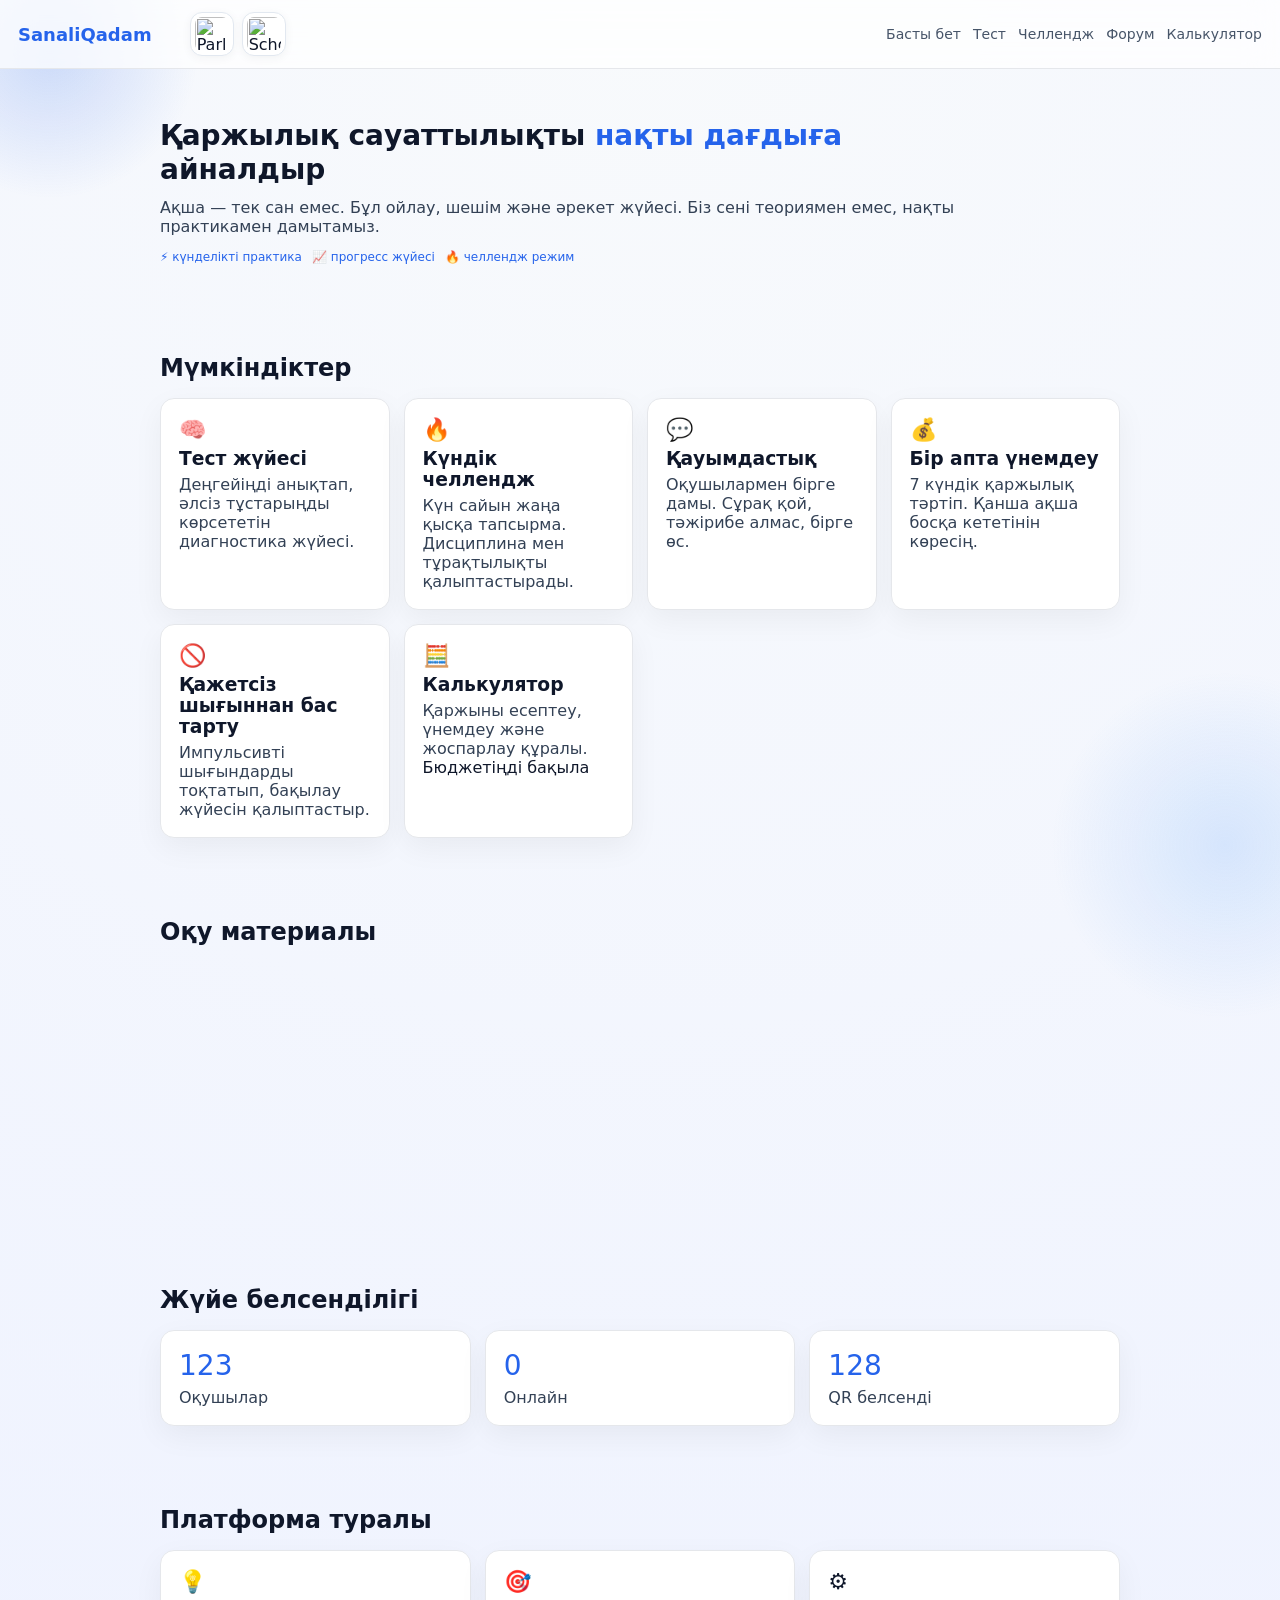
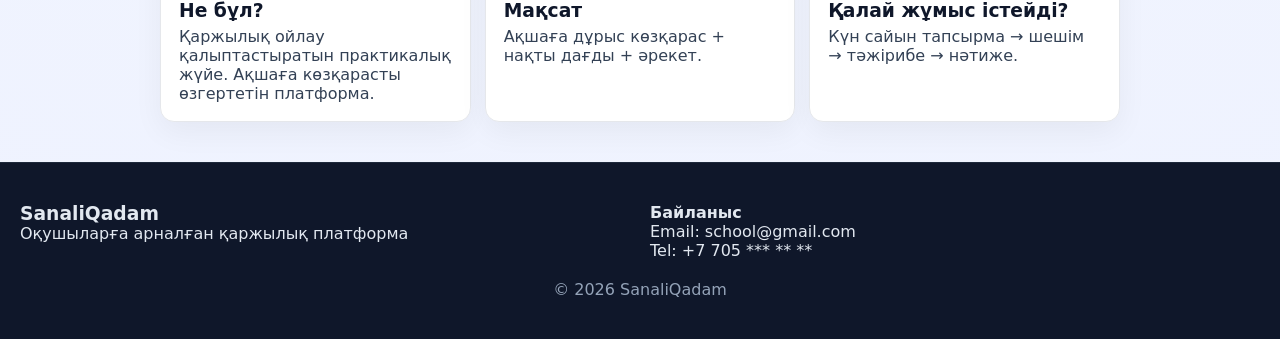
==== index.html @ d39e9948 "Add files via upload" ====
<!DOCTYPE html>
<html lang="kk">
<head>
<meta charset="utf-8">
<meta name="viewport" content="width=device-width, initial-scale=1">
<title>SanaliQadam</title>
<link rel="stylesheet" href="style.css">
</head>

<body>

<header class="main-header">

    <div class="header-left">
        <div class="logo">SanaliQadam</div>
    </div>

    <div class="header-center">
        <img src="img/logo1.jpg" class="logo-icon" title="Parl">
        <img src="img/logo2.jpeg" class="logo-icon" title="School">
    </div>

    <nav class="header-nav">
        <a href="index.html">Басты бет</a>
        <a href="test.html">Тест</a>
        <a href="challenge.html">Челлендж</a>
        <a href="forum.html">Форум</a>
        <a href="calc.html">Калькулятор</a>
    </nav>

</header>

<!-- HERO -->
<section class="hero fade">
    <div class="hero-box">
        <h1>Қаржылық сауаттылықты <span>нақты дағдыға</span> айналдыр</h1>

        <p>
            Ақша — тек сан емес. Бұл ойлау, шешім және әрекет жүйесі.
            Біз сені теориямен емес, нақты практикамен дамытамыз.
        </p>

        <div class="hero-badges">
            <span>⚡ күнделікті практика</span>
            <span>📈 прогресс жүйесі</span>
            <span>🔥 челлендж режим</span>
        </div>
    </div>
</section>

<!-- FEATURES -->
<section class="fade">
    <h2>Мүмкіндіктер</h2>

    <div class="grid">

        <a class="card" href="test.html">
            <div class="icon">🧠</div>
            <h3>Тест жүйесі</h3>
            <p>Деңгейіңді анықтап, әлсіз тұстарыңды көрсететін диагностика жүйесі.</p>
        </a>

        <a class="card" href="challenge.html">
            <div class="icon">🔥</div>
            <h3>Күндік челлендж</h3>
            <p>Күн сайын жаңа қысқа тапсырма. Дисциплина мен тұрақтылықты қалыптастырады.</p>    
        </a>

        <a class="card" href="forum.html">
            <div class="icon">💬</div>
            <h3>Қауымдастық</h3>
            <p>Оқушылармен бірге дамы. Сұрақ қой, тәжірибе алмас, бірге өс.</p> 
        </a>

        <a class="card" href="save.html">
            <div class="icon">💰</div>
            <h3>Бір апта үнемдеу</h3>
            <p>7 күндік қаржылық тәртіп. Қанша ақша босқа кететінін көресің.</p> 
        </a>

        <a class="card" href="impulse.html">
            <div class="icon">🚫</div>
            <h3>Қажетсіз шығыннан бас тарту</h3>
            <p>Импульсивті шығындарды тоқтатып, бақылау жүйесін қалыптастыр.</p> 
        </a>

        <!-- CALCULATOR -->
        <a class="card" href="calc.html">
            <div class="icon">🧮</div>
            <h3>Калькулятор</h3>
            <p>Қаржыны есептеу, үнемдеу және жоспарлау құралы.</p>
            <span class="hint">Бюджетіңді бақыла</span>
        </a>

    </div>
</section>

<!-- VIDEO -->
<section class="fade">
    <h2>Оқу материалы</h2>

	<div class="video">
	    <iframe 
	        src="https://www.youtube-nocookie.com/embed/8aGhZQkoFbQ"
	        title="video"
	        frameborder="0"
	        allow="accelerometer; autoplay; clipboard-write; encrypted-media; gyroscope; picture-in-picture; web-share"
	        allowfullscreen>
	    </iframe>
	</div>
</section>

<!-- STATS -->
<section class="fade">
    <h2>Жүйе белсенділігі</h2>

    <div class="grid">

        <div class="card">
            <div class="stat" id="students">0</div>
            <p>Оқушылар</p>
        </div>

        <div class="card">
            <div class="stat" id="online">0</div>
            <p>Онлайн</p>
        </div>

        <div class="card">
            <div class="stat" id="qr">128</div>
            <p>QR белсенді</p>
        </div>

    </div>
</section>

<!-- ABOUT -->
<section class="fade">
    <h2>Платформа туралы</h2>

    <div class="grid">

        <div class="card">
            <div class="icon">💡</div>
            <h3>Не бұл?</h3>
            <p>
                Қаржылық ойлау қалыптастыратын практикалық жүйе. 
                Ақшаға көзқарасты өзгертетін платформа.
            </p>
        </div>

        <div class="card">
            <div class="icon">🎯</div>
            <h3>Мақсат</h3>
            <p>
                Ақшаға дұрыс көзқарас + нақты дағды + әрекет.
            </p>
        </div>

        <div class="card">
            <div class="icon">⚙️</div>
            <h3>Қалай жұмыс істейді?</h3>
            <p>
                Күн сайын тапсырма → шешім → тәжірибе → нәтиже.
            </p>
        </div>

    </div>
</section>

<!-- FOOTER -->
<footer>
    <div class="footer-grid">
        <div>
            <h3>SanaliQadam</h3>
            <p>Оқушыларға арналған қаржылық платформа</p>
        </div>

        <div>
            <h4>Байланыс</h4>
            <p>Email: school@gmail.com</p>
            <p>Tel: +7 705 *** ** **</p>
        </div>
    </div>

    <p class="footer-bottom">© 2026 SanaliQadam</p>
</footer>

<script src="script.js"></script>
</body>
</html>
---- style.css ----
* {
    margin: 0;
    padding: 0;
    box-sizing: border-box;
    font-family: system-ui, Arial;
}

body {
    background: radial-gradient(circle at top, #f8fafc, #eef2ff);
    color: #0f172a;
    overflow-x: hidden;
}

/* HEADER */
header {
    display: flex;
    justify-content: space-between;
    padding: 16px 24px;
    background: rgba(255,255,255,0.7);
    backdrop-filter: blur(14px);
    border-bottom: 1px solid #e5e7eb;
    position: sticky;
    top: 0;
    z-index: 10;
    flex-wrap: wrap;
    gap: 10px;
}

.logo {
    font-weight: 700;
    color: #2563eb;
}

nav {
    display: flex;
    gap: 12px;
    flex-wrap: wrap;
}

nav a {
    text-decoration: none;
    color: #475569;
}

/* HERO */
.hero {
    padding: 50px 20px;
}

.hero-box {
    max-width: 800px;
}

.hero h1 {
    font-size: 28px;
    line-height: 1.2;
}

.hero h1 span {
    color: #2563eb;
}

.hero p {
    margin-top: 12px;
    color: #334155;
}

.hero-badges {
    margin-top: 14px;
    display: flex;
    gap: 10px;
    flex-wrap: wrap;
    font-size: 12px;
    color: #2563eb;
}

/* SECTIONS */
section {
    padding: 40px 20px;
    max-width: 1000px;
    margin: auto;
}

h2 {
    margin-bottom: 16px;
}

/* GRID */
.grid {
    display: grid;
    grid-template-columns: repeat(auto-fit, minmax(220px, 1fr));
    gap: 14px;
}

/* CARD */
.card {
    display: block;
    text-decoration: none;
    color: inherit;
    background: white;
    padding: 18px;
    border-radius: 14px;
    border: 1px solid #e5e7eb;
    box-shadow: 0 10px 30px rgba(0,0,0,0.05);
    transition: 0.25s;
}

.card:active {
    transform: scale(0.98);
}

.icon {
    font-size: 22px;
    margin-bottom: 6px;
}

.card p {
    margin-top: 6px;
    color: #334155;
}

/* CALC / CATEGORY CARD */
.cat-card {
    display: block;
    text-decoration: none;
    color: inherit;
    background: white;
    padding: 18px;
    border-radius: 14px;
    border: 1px solid #e5e7eb;
    box-shadow: 0 10px 30px rgba(0,0,0,0.05);
    transition: 0.25s;
}

.cat-card:hover {
    transform: translateY(-3px);
}

/* VIDEO */
.video iframe {
    width: 100%;
    height: 240px;
    border-radius: 12px;
    border: none;
}

/* STATS */
.stat {
    font-size: 28px;
    color: #2563eb;
}

/* FOOTER (DARK) */
footer {
    background: #0f172a;
    color: #e2e8f0;
    padding: 40px 20px;
    border-top: 1px solid #1e293b;
}

footer a {
    color: #93c5fd;
    text-decoration: none;
}

footer a:hover {
    color: #60a5fa;
}

.footer-grid {
    display: grid;
    grid-template-columns: 1fr 1fr;
    gap: 20px;
}

.footer-bottom {
    text-align: center;
    margin-top: 20px;
    color: #94a3b8;
}

/* ANIMATION */
.fade {
    opacity: 0;
    transform: translateY(10px);
    transition: 0.5s;
}

.fade.show {
    opacity: 1;
    transform: translateY(0);
}

/* BACKGROUND FLOAT */
body::before,
body::after {
    content: "";
    position: fixed;
    z-index: -1;
}

body::before {
    top: -100px;
    left: -100px;
    width: 300px;
    height: 300px;
    background: radial-gradient(circle, #2563eb33, transparent 70%);
    animation: float1 8s infinite alternate;
}

body::after {
    bottom: -120px;
    right: -120px;
    width: 350px;
    height: 350px;
    background: radial-gradient(circle, #60a5fa33, transparent 70%);
    animation: float2 10s infinite alternate;
}

@keyframes float1 {
    from { transform: translateY(0px); }
    to { transform: translateY(30px); }
}

@keyframes float2 {
    from { transform: translateY(0px); }
    to { transform: translateY(-40px); }
}

/* 📱 MOBILE FIX */
@media (max-width: 600px) {

    .hero h1 {
        font-size: 22px;
    }

    section {
        padding: 28px 16px;
    }

    .card p {
        font-size: 14px;
    }

    nav {
        width: 100%;
        justify-content: space-between;
        margin-top: 10px;
    }

    nav a {
        font-size: 13px;
    }

    .grid {
        grid-template-columns: repeat(2, 1fr);
        gap: 10px;
    }

    .card {
        padding: 14px;
    }

    .footer-grid {
        grid-template-columns: 1fr;
    }
}

/* extra small phones */
@media (max-width: 420px) {
    .grid {
        grid-template-columns: repeat(2, 1fr);
    }
}



/* TEST */

/* ACTIVE LINK */
nav a.active-link {
    color: #2563eb;
    font-weight: 700;
}

/* TEST TOP */
.test-top {
    display: flex;
    justify-content: space-between;
    align-items: center;
    gap: 16px;
    margin-bottom: 14px;
}

.test-score-box {
    min-width: 120px;
    text-align: right;
}

.test-score-label {
    font-size: 12px;
    color: #64748b;
}

.test-score {
    font-size: 24px;
    font-weight: 800;
    color: #2563eb;
}

/* PROGRESS */
.progress-wrap {
    margin-bottom: 14px;
}

.progress-text {
    display: flex;
    justify-content: space-between;
    gap: 12px;
    font-size: 13px;
    color: #475569;
    margin-bottom: 10px;
}

.progress-bar {
    width: 100%;
    height: 10px;
    background: #e2e8f0;
    border-radius: 999px;
    overflow: hidden;
}

.progress-fill {
    height: 100%;
    width: 0%;
    border-radius: 999px;
    background: linear-gradient(90deg, #2563eb, #60a5fa);
    transition: width 0.3s ease;
}

/* QUIZ */
.quiz-card {
    padding: 20px;
}

.quiz-question {
    font-size: 20px;
    font-weight: 700;
    line-height: 1.4;
    margin-bottom: 16px;
}

.quiz-options {
    display: grid;
    gap: 10px;
}

.option-btn {
    width: 100%;
    text-align: left;
    padding: 14px 16px;
    border-radius: 12px;
    border: 1px solid #dbe4f0;
    background: #f8fafc;
    color: #0f172a;
    cursor: pointer;
    transition: 0.2s;
    font-size: 15px;
}

.option-btn:hover {
    transform: translateY(-1px);
    background: #eef2ff;
}

.option-btn.selected {
    border-color: #2563eb;
    background: #dbeafe;
}

.option-btn.correct {
    border-color: #22c55e;
    background: #dcfce7;
}

.option-btn.wrong {
    border-color: #ef4444;
    background: #fee2e2;
}

.quiz-controls {
    display: flex;
    gap: 10px;
    margin-top: 18px;
    flex-wrap: wrap;
}

.quiz-btn {
    padding: 12px 16px;
    border: none;
    border-radius: 12px;
    cursor: pointer;
    font-weight: 600;
    transition: 0.2s;
}

.quiz-btn:disabled {
    opacity: 0.45;
    cursor: not-allowed;
}

.quiz-btn.primary {
    background: #2563eb;
    color: white;
}

.quiz-btn.secondary {
    background: #e2e8f0;
    color: #0f172a;
}

.quiz-btn.finish {
    background: #0f172a;
    color: white;
}

/* RESULT */
.result-card {
    text-align: center;
    padding: 24px;
}

.result-score {
    font-size: 44px;
    font-weight: 900;
    color: #2563eb;
    margin: 8px 0;
}

.result-percent {
    font-size: 18px;
    color: #475569;
    margin-bottom: 8px;
}

.result-level {
    font-size: 22px;
    font-weight: 700;
    margin-bottom: 10px;
}

.result-text {
    color: #334155;
    margin-bottom: 10px;
}

.result-small {
    color: #64748b;
    font-size: 14px;
    margin-bottom: 18px;
}

.result-actions {
    display: flex;
    justify-content: center;
}

.back-sticky {
    position: sticky;
    top: 70px;
    z-index: 9;
    padding: 10px 20px;
}

.back-btn {
    display: inline-block;
    padding: 10px 14px;
    border-radius: 12px;
    background: #e2e8f0; /* убрали прозрачность */
    color: #0f172a;
    text-decoration: none;
    font-weight: 600;
    border: 1px solid #cbd5e1;
    transition: 0.2s;
}

.back-btn:hover {
    background: #cbd5e1;
    transform: translateY(-1px);
}

/* Challenge */
.challenge-card {
    text-align: center;
    padding: 26px;
}

.challenge-title {
    font-size: 14px;
    color: #64748b;
    margin-bottom: 10px;
}

.challenge-text {
    font-size: 20px;
    font-weight: 700;
    margin: 20px 0;
    min-height: 60px;
    opacity: 0;
    transform: translateY(10px);
    transition: 0.3s;
}

.challenge-text.show {
    opacity: 1;
    transform: translateY(0);
}


/*FORUM*/
.forum-create textarea {
    width: 100%;
    min-height: 90px;
    padding: 12px;
    border-radius: 12px;
    border: 1px solid #e2e8f0;
    resize: none;
    font-family: inherit;
    margin-bottom: 10px;
    outline: none;
}

.forum-create textarea:focus {
    border-color: #2563eb;
}

.forum-post {
    margin-top: 12px;
    animation: fadeIn 0.3s ease;
}

.post-actions {
    margin-top: 10px;
    display: flex;
    justify-content: flex-end;
}

.post-actions button {
    background: #e2e8f0;
    border: none;
    padding: 6px 10px;
    border-radius: 8px;
    cursor: pointer;
    transition: 0.2s;
}

.post-actions button:hover {
    background: #cbd5e1;
}

@keyframes fadeIn {
    from {
        opacity: 0;
        transform: translateY(8px);
    }
    to {
        opacity: 1;
        transform: translateY(0);
    }
}

/*SAVE*/

.save-item {
    margin-top: 10px;
}

.save-row {
    display: flex;
    justify-content: space-between;
    align-items: center;
}

.check-btn {
    border: none;
    padding: 8px 10px;
    border-radius: 10px;
    cursor: pointer;
    background: #e2e8f0;
    transition: 0.2s;
}

.check-btn.active {
    background: #22c55e;
    color: white;
}
.input {
    width: 100%;
    padding: 14px 16px;
    margin-top: 10px;
    margin-bottom: 10px;

    border-radius: 12px;
    border: 1px solid #e2e8f0;

    background: #f8fafc;
    color: #0f172a;

    font-size: 15px;
    outline: none;

    transition: 0.2s;
}

/* hover */
.input:hover {
    border-color: #cbd5e1;
}

/* focus (главное улучшение) */
.input:focus {
    border-color: #2563eb;
    background: white;
    box-shadow: 0 0 0 3px rgba(37, 99, 235, 0.15);
}

/* убираем стрелки у number */
.input[type="number"]::-webkit-outer-spin-button,
.input[type="number"]::-webkit-inner-spin-button {
    -webkit-appearance: none;
    margin: 0;
}

/*impulse*/
.impulse-row {
    display: flex;
    justify-content: space-between;
    align-items: center;

    padding: 10px;
    margin-top: 8px;

    border: 1px solid #e2e8f0;
    border-radius: 12px;
    background: #f8fafc;
}

.check-btn {
    border: none;
    padding: 8px 12px;
    border-radius: 10px;
    cursor: pointer;
    background: #e2e8f0;
    transition: 0.2s;
}

.check-btn.active {
    background: #22c55e;
    color: white;
}

.impulse-summary {
    margin-top: 15px;
    font-weight: 700;
    color: #2563eb;
}

.impulse-actions {
    display: flex;
    gap: 10px;
    margin-top: 15px;
}

.impulse-actions button {
    flex: 1;
}

/*calc*/


.calc-layout {
    display: grid;
    grid-template-columns: 1.1fr 0.9fr;
    gap: 16px;
    align-items: start;
}

.calc-panel,
.expense-panel {
    padding: 18px;
}

.calc-title {
    font-size: 18px;
    font-weight: 700;
    margin-bottom: 14px;
}

.calc-display {
    width: 100%;
    min-height: 72px;
    padding: 16px;
    border-radius: 16px;
    background: #0f172a;
    color: #e2e8f0;
    font-size: 30px;
    font-weight: 800;
    text-align: right;
    overflow: hidden;
    word-break: break-all;
    margin-bottom: 14px;
}

.calc-keys {
    display: grid;
    grid-template-columns: repeat(4, 1fr);
    gap: 10px;
}

.calc-btn {
    border: none;
    border-radius: 14px;
    padding: 16px 0;
    font-size: 18px;
    font-weight: 700;
    background: #e2e8f0;
    color: #0f172a;
    cursor: pointer;
    transition: 0.2s;
}

.calc-btn:hover {
    transform: translateY(-1px);
    background: #cbd5e1;
}

.calc-btn.op {
    background: #dbeafe;
    color: #1d4ed8;
}

.calc-btn.fn {
    background: #f1f5f9;
    color: #334155;
}

.calc-btn.eq {
    background: #2563eb;
    color: white;
}

.calc-btn.zero {
    grid-column: span 2;
}

.expense-summary {
    display: flex;
    justify-content: space-between;
    align-items: center;
    margin: 14px 0 10px;
    padding: 12px 14px;
    border-radius: 12px;
    background: #f8fafc;
    border: 1px solid #e2e8f0;
    font-weight: 700;
}

.expense-list {
    display: grid;
    gap: 10px;
}

.expense-item {
    display: flex;
    justify-content: space-between;
    align-items: center;
    padding: 12px 14px;
    border-radius: 12px;
    border: 1px solid #e2e8f0;
    background: white;
}

.expense-sub {
    color: #64748b;
    font-size: 13px;
    margin-top: 3px;
}

.expense-del {
    border: none;
    width: 34px;
    height: 34px;
    border-radius: 10px;
    cursor: pointer;
    background: #fee2e2;
    color: #b91c1c;
    font-weight: 700;
}

@media (max-width: 900px) {
    .calc-layout {
        grid-template-columns: 1fr;
    }
}

@media (max-width: 600px) {
    .calc-keys {
        gap: 8px;
    }

    .calc-btn {
        padding: 14px 0;
        font-size: 16px;
    }

    .calc-display {
        font-size: 24px;
    }
}




.main-header {
    display: flex;
    align-items: center;
    justify-content: space-between;

    padding: 12px 18px;
    background: rgba(255,255,255,0.75);
    backdrop-filter: blur(16px);

    border-bottom: 1px solid #e5e7eb;

    position: sticky;
    top: 0;
    z-index: 50;

    gap: 10px;
}

.header-left .logo {
    font-weight: 800;
    font-size: 18px;
    color: #2563eb;
    white-space: nowrap;
}

.header-center {
    display: flex;
    align-items: center;
    gap: 10px;
}

.logo-icon {
    width: 26px;
    height: 26px;
    object-fit: contain;
    transition: 0.2s;
    cursor: pointer;
}

.logo-icon:hover {
    transform: scale(1.1);
}

.header-nav {
    display: flex;
    gap: 12px;
    flex-wrap: wrap;
}

.header-nav a {
    text-decoration: none;
    color: #475569;
    font-size: 14px;
    transition: 0.2s;
}

.header-nav a:hover {
    color: #2563eb;
}

/* MOBILE */
@media (max-width: 600px) {
    .header-nav {
        width: 100%;
        justify-content: space-between;
        font-size: 12px;
    }

    .logo-icon {
        width: 22px;
        height: 22px;
    }
}

.logo-icon {
    width: 44px;
    height: 44px;

    object-fit: cover;

    border-radius: 12px;

    background: white;
    border: 1px solid #e2e8f0;

    padding: 4px;

    cursor: pointer;

    transition: 0.25s ease;

    box-shadow: 0 2px 10px rgba(0,0,0,0.05);
}

.logo-icon:hover {
    transform: scale(1.12);
    box-shadow: 0 8px 20px rgba(37, 99, 235, 0.15);
}

/* чтобы центр выглядел ровно */
.header-center {
    display: flex;
    align-items: center;
    gap: 14px;
}

/* мобильная адаптация */
@media (max-width: 600px) {
    .logo-icon {
        width: 34px;
        height: 34px;
        padding: 3px;
    }
}

@media (min-width: 601px) {

    .main-header {
        justify-content: flex-start;
        gap: 20px;
    }

    .header-left {
        display: flex;
        align-items: center;
        margin-right: 10px;
    }

    .header-center {
        display: flex;
        align-items: center;
        gap: 8px;

        margin-left: 8px;
    }

    .header-nav {
        margin-left: auto;
    }
}
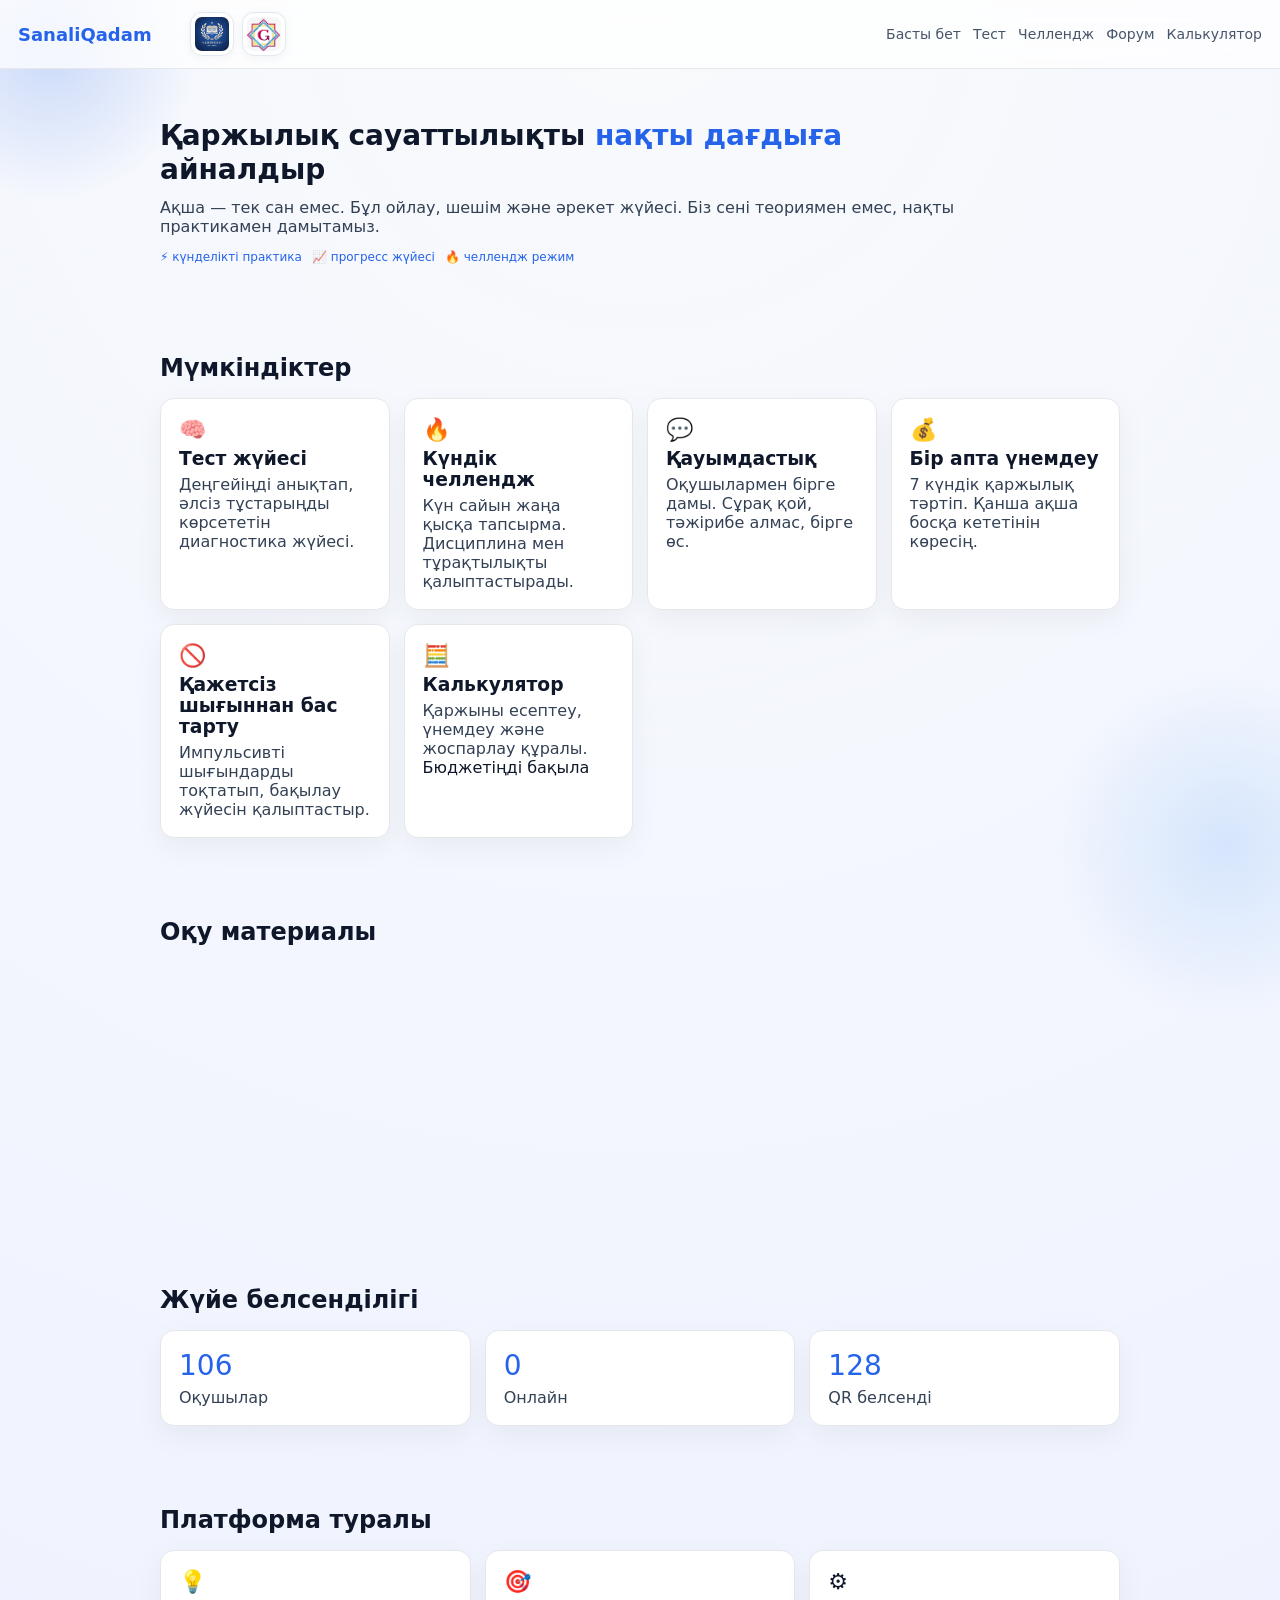
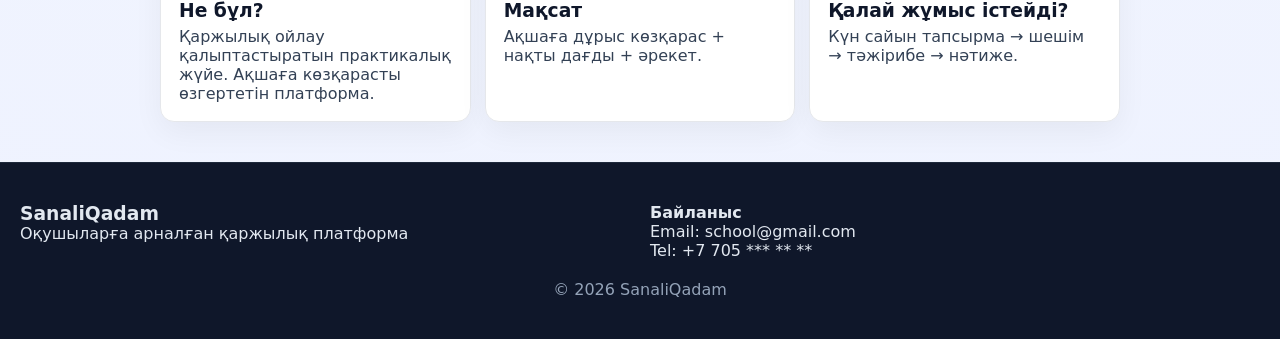
==== commit d90750ab: "Update index.html" ====
--- a/index.html
+++ b/index.html
@@ -100,13 +100,7 @@
     <h2>Оқу материалы</h2>
 
 	<div class="video">
-	    <iframe 
-	        src="https://www.youtube-nocookie.com/embed/8aGhZQkoFbQ"
-	        title="video"
-	        frameborder="0"
-	        allow="accelerometer; autoplay; clipboard-write; encrypted-media; gyroscope; picture-in-picture; web-share"
-	        allowfullscreen>
-	    </iframe>
+	    <iframe width="1161" height="653" src="https://www.youtube.com/embed/3qI8qyip6tA?list=PL1zi6w66IrOctbJfv4SzRxbhUb30bmvwf" title="1-сабақ. Қаржылық сауаттылыққа кіріспе. Ақша қалай жинаймыз? Табысты болудың кілті" frameborder="0" allow="accelerometer; clipboard-write; encrypted-media; gyroscope; picture-in-picture; web-share" referrerpolicy="strict-origin-when-cross-origin" allowfullscreen></iframe>
 	</div>
 </section>
 
@@ -188,4 +182,4 @@
 
 <script src="script.js"></script>
 </body>
-</html>+</html>
